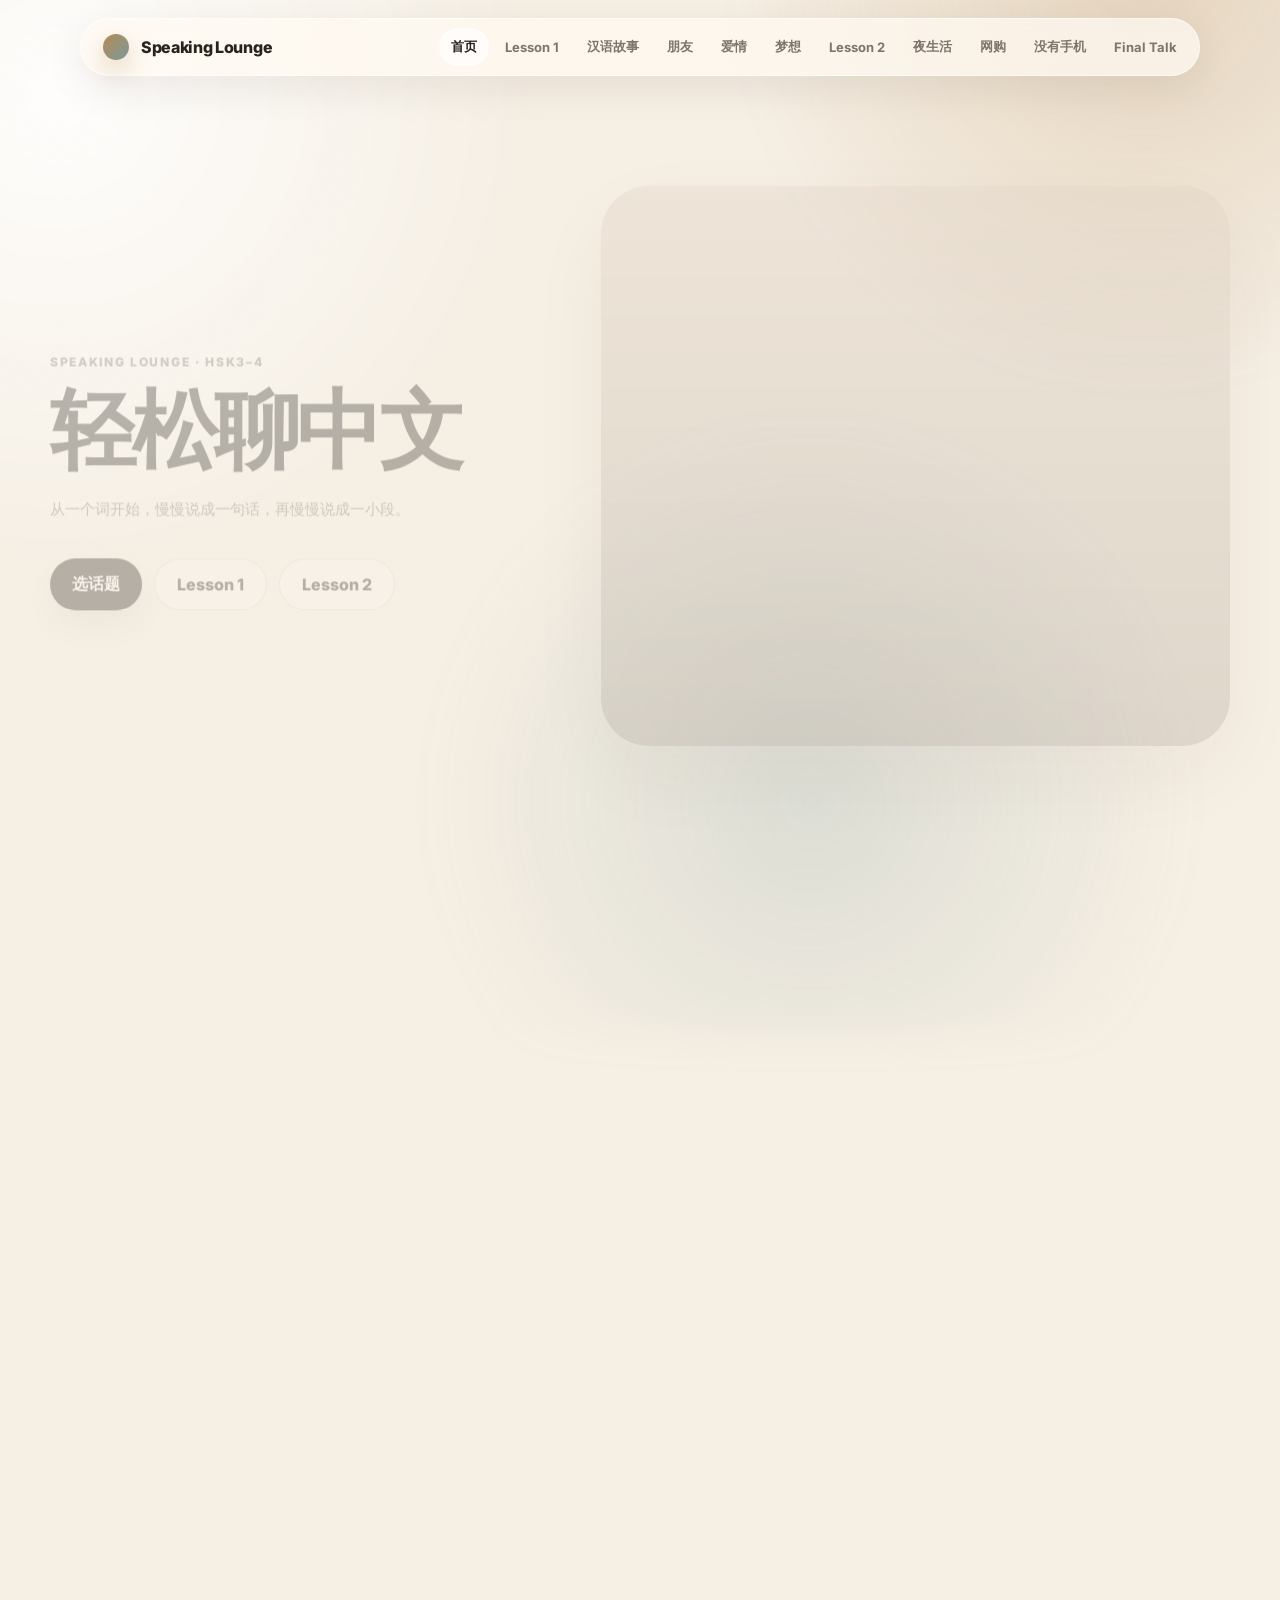
==== index.html @ 4e7b8c1c "Add index page for courseware" ====
<!DOCTYPE html>
<html lang="zh-CN">
<head>
  <meta charset="UTF-8" />
  <meta name="viewport" content="width=device-width, initial-scale=1.0" />
  <title>Chinese Courseware</title>
  <meta http-equiv="refresh" content="0; url=TAMILA%20.html" />
  <style>
    body{margin:0;min-height:100vh;display:grid;place-items:center;background:#f7f1e8;color:#24211f;font-family:-apple-system,BlinkMacSystemFont,'Segoe UI',system-ui,sans-serif;}
    main{max-width:640px;padding:40px;text-align:center;}
    h1{font-size:clamp(32px,6vw,56px);margin:0 0 16px;letter-spacing:-.04em;}
    p{color:#7c7168;line-height:1.8;font-size:16px;}
    a{display:inline-flex;margin-top:20px;padding:14px 22px;border-radius:999px;background:#24211f;color:#fff;text-decoration:none;font-weight:700;}
  </style>
</head>
<body>
  <main>
    <h1>Chinese Courseware</h1>
    <p>正在打开课件。如果没有自动跳转，请点击下面的按钮。</p>
    <a href="TAMILA%20.html">打开 TAMILA 课件</a>
  </main>
</body>
</html>
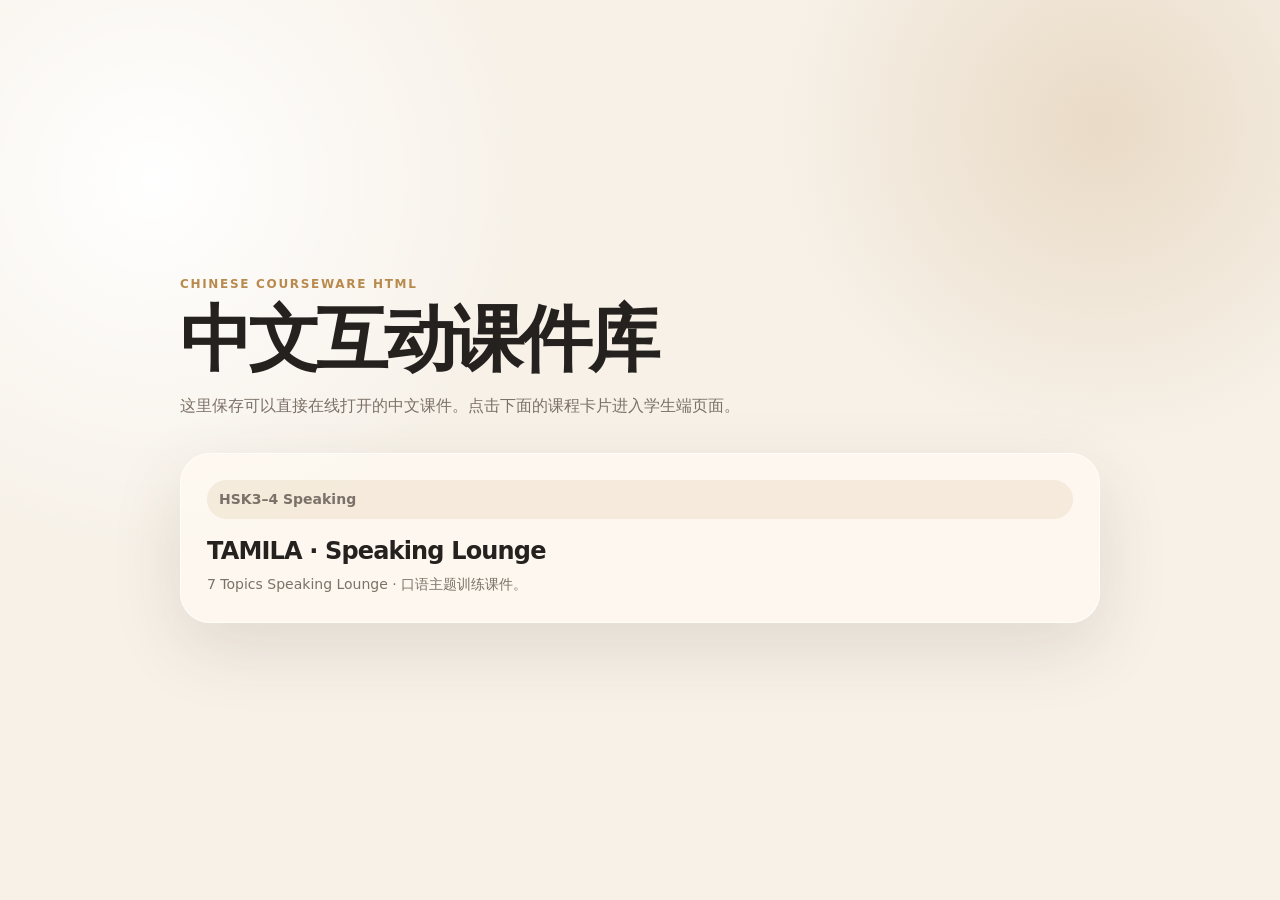
==== commit 371a3590: "Create courseware homepage" ====
--- a/index.html
+++ b/index.html
@@ -4,20 +4,37 @@
   <meta charset="UTF-8" />
   <meta name="viewport" content="width=device-width, initial-scale=1.0" />
   <title>Chinese Courseware</title>
-  <meta http-equiv="refresh" content="0; url=TAMILA%20.html" />
   <style>
-    body{margin:0;min-height:100vh;display:grid;place-items:center;background:#f7f1e8;color:#24211f;font-family:-apple-system,BlinkMacSystemFont,'Segoe UI',system-ui,sans-serif;}
-    main{max-width:640px;padding:40px;text-align:center;}
-    h1{font-size:clamp(32px,6vw,56px);margin:0 0 16px;letter-spacing:-.04em;}
-    p{color:#7c7168;line-height:1.8;font-size:16px;}
-    a{display:inline-flex;margin-top:20px;padding:14px 22px;border-radius:999px;background:#24211f;color:#fff;text-decoration:none;font-weight:700;}
+    :root{--bg:#f7f1e8;--paper:#fffaf2;--ink:#24211f;--muted:#7c7168;--line:rgba(52,40,32,.14);--accent:#b88a4e;}
+    *{box-sizing:border-box}
+    body{margin:0;min-height:100vh;background:radial-gradient(circle at 12% 20%,#fff,transparent 28%),radial-gradient(circle at 86% 14%,rgba(184,138,78,.22),transparent 24%),var(--bg);color:var(--ink);font-family:-apple-system,BlinkMacSystemFont,'Segoe UI',system-ui,sans-serif;display:grid;place-items:center;padding:32px;}
+    main{width:min(920px,100%);}
+    .hero{margin-bottom:28px;}
+    .kicker{font-size:12px;letter-spacing:.14em;text-transform:uppercase;font-weight:800;color:var(--accent);margin-bottom:12px;}
+    h1{font-size:clamp(36px,7vw,72px);margin:0;letter-spacing:-.055em;line-height:1.02;}
+    p{color:var(--muted);line-height:1.8;font-size:16px;max-width:620px;margin:16px 0 0;}
+    .grid{display:grid;grid-template-columns:repeat(auto-fit,minmax(260px,1fr));gap:18px;margin-top:32px;}
+    .card{display:block;padding:26px;border-radius:30px;background:rgba(255,250,242,.72);border:1px solid rgba(255,255,255,.65);box-shadow:0 24px 70px rgba(76,57,38,.13);text-decoration:none;color:inherit;transition:.25s ease;}
+    .card:hover{transform:translateY(-4px);box-shadow:0 30px 90px rgba(76,57,38,.17);}
+    .card b{display:block;font-size:24px;letter-spacing:-.035em;margin-bottom:8px;}
+    .card span{display:block;color:var(--muted);line-height:1.65;font-size:14px;}
+    .tag{display:inline-flex;margin-bottom:18px;padding:8px 12px;border-radius:999px;background:rgba(184,138,78,.12);color:var(--accent);font-weight:800;font-size:12px;}
   </style>
 </head>
 <body>
   <main>
-    <h1>Chinese Courseware</h1>
-    <p>正在打开课件。如果没有自动跳转，请点击下面的按钮。</p>
-    <a href="TAMILA%20.html">打开 TAMILA 课件</a>
+    <section class="hero">
+      <div class="kicker">Chinese Courseware HTML</div>
+      <h1>中文互动课件库</h1>
+      <p>这里保存可以直接在线打开的中文课件。点击下面的课程卡片进入学生端页面。</p>
+    </section>
+    <section class="grid">
+      <a class="card" href="lessons/tamila.html">
+        <span class="tag">HSK3–4 Speaking</span>
+        <b>TAMILA · Speaking Lounge</b>
+        <span>7 Topics Speaking Lounge · 口语主题训练课件。</span>
+      </a>
+    </section>
   </main>
 </body>
 </html>
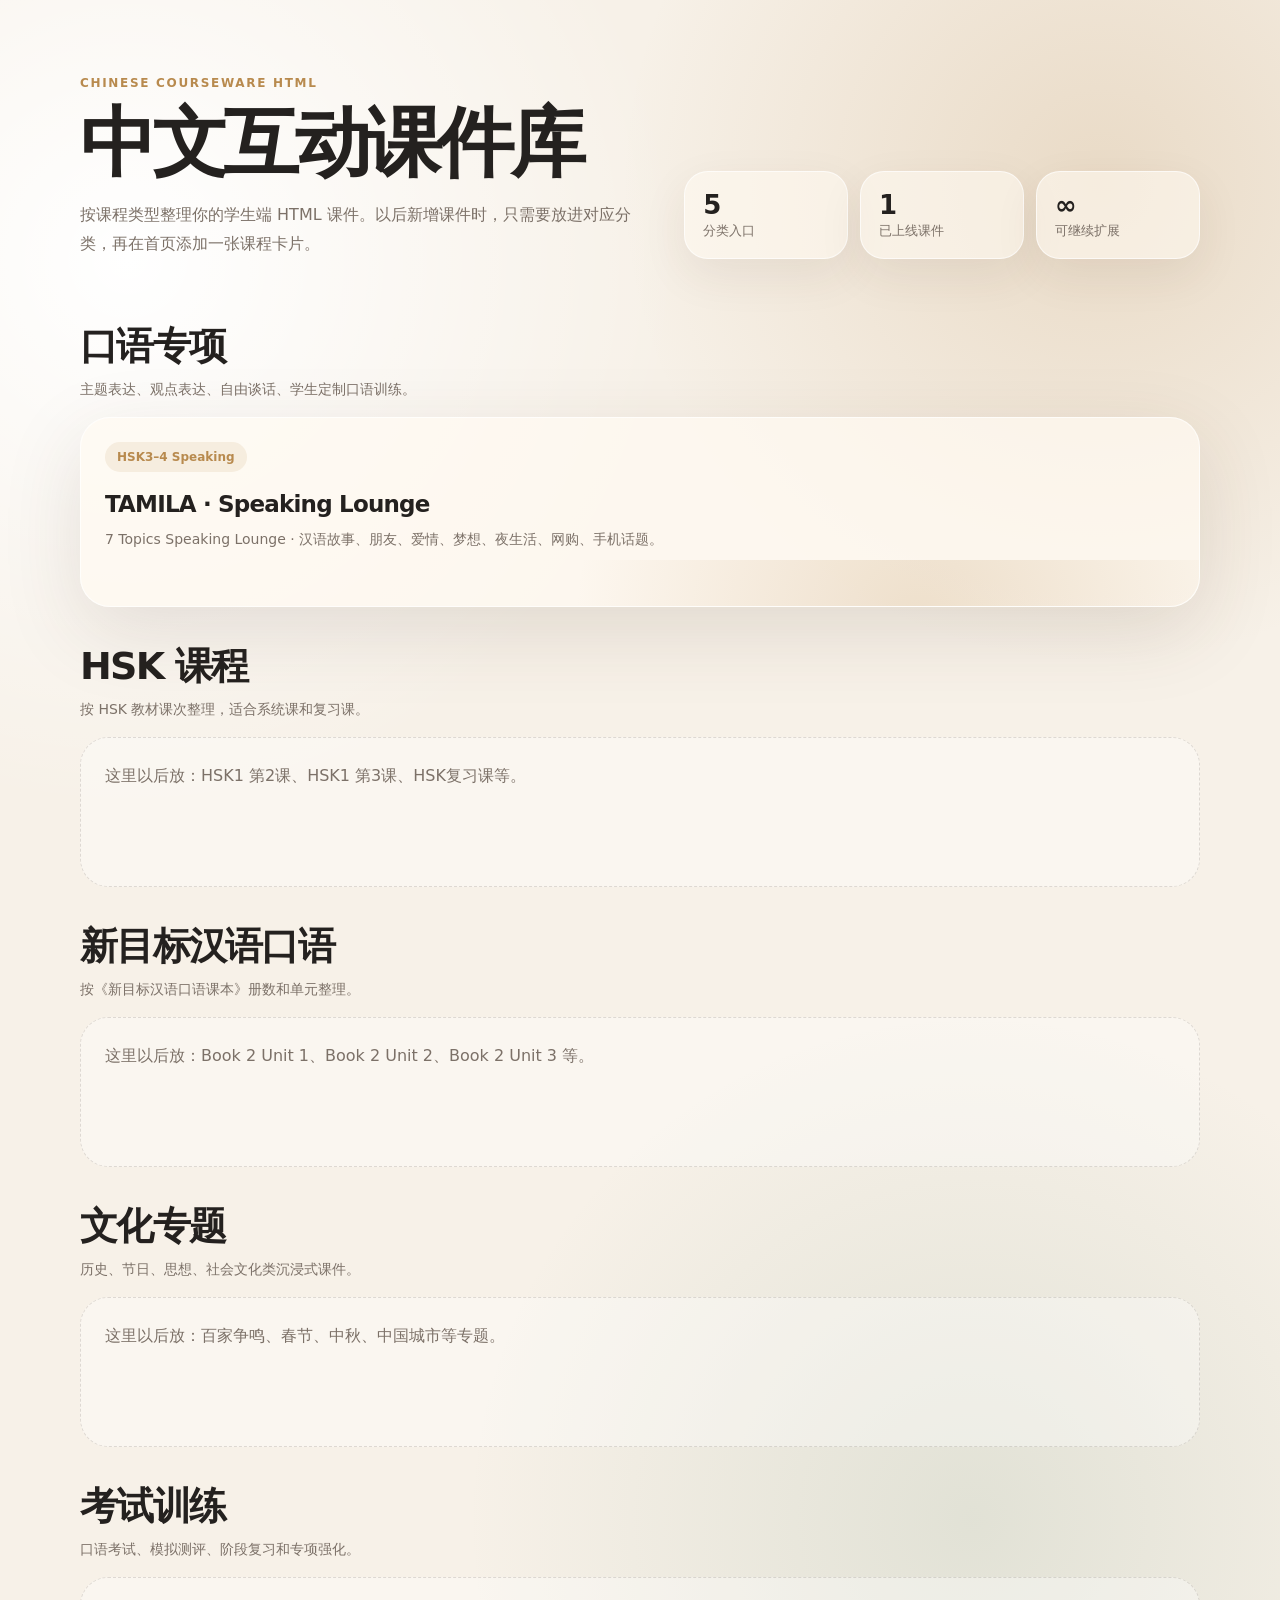
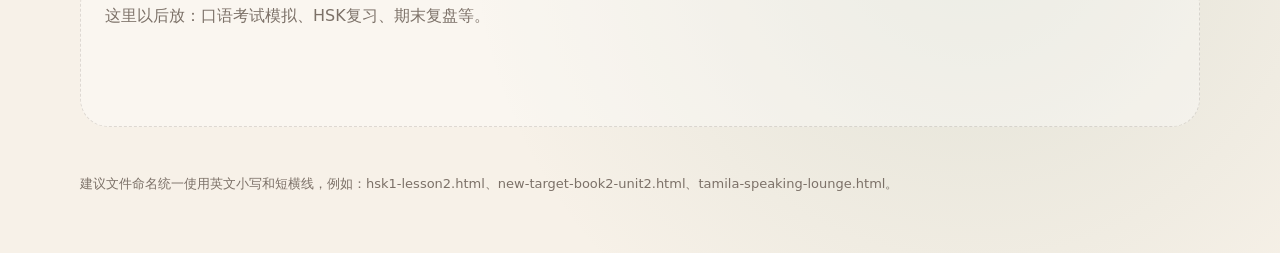
==== commit 51cb139b: "Organize homepage by course categories" ====
--- a/index.html
+++ b/index.html
@@ -3,38 +3,84 @@
 <head>
   <meta charset="UTF-8" />
   <meta name="viewport" content="width=device-width, initial-scale=1.0" />
-  <title>Chinese Courseware</title>
+  <title>Chinese Courseware Library</title>
   <style>
-    :root{--bg:#f7f1e8;--paper:#fffaf2;--ink:#24211f;--muted:#7c7168;--line:rgba(52,40,32,.14);--accent:#b88a4e;}
+    :root{--bg:#f7f1e8;--paper:#fffaf2;--ink:#24211f;--muted:#7c7168;--line:rgba(52,40,32,.14);--accent:#b88a4e;--green:#7f9b82;--rose:#b66b79;--blue:#547b9a;--shadow:0 24px 80px rgba(76,57,38,.13);}
     *{box-sizing:border-box}
-    body{margin:0;min-height:100vh;background:radial-gradient(circle at 12% 20%,#fff,transparent 28%),radial-gradient(circle at 86% 14%,rgba(184,138,78,.22),transparent 24%),var(--bg);color:var(--ink);font-family:-apple-system,BlinkMacSystemFont,'Segoe UI',system-ui,sans-serif;display:grid;place-items:center;padding:32px;}
-    main{width:min(920px,100%);}
-    .hero{margin-bottom:28px;}
-    .kicker{font-size:12px;letter-spacing:.14em;text-transform:uppercase;font-weight:800;color:var(--accent);margin-bottom:12px;}
-    h1{font-size:clamp(36px,7vw,72px);margin:0;letter-spacing:-.055em;line-height:1.02;}
-    p{color:var(--muted);line-height:1.8;font-size:16px;max-width:620px;margin:16px 0 0;}
-    .grid{display:grid;grid-template-columns:repeat(auto-fit,minmax(260px,1fr));gap:18px;margin-top:32px;}
-    .card{display:block;padding:26px;border-radius:30px;background:rgba(255,250,242,.72);border:1px solid rgba(255,255,255,.65);box-shadow:0 24px 70px rgba(76,57,38,.13);text-decoration:none;color:inherit;transition:.25s ease;}
-    .card:hover{transform:translateY(-4px);box-shadow:0 30px 90px rgba(76,57,38,.17);}
-    .card b{display:block;font-size:24px;letter-spacing:-.035em;margin-bottom:8px;}
-    .card span{display:block;color:var(--muted);line-height:1.65;font-size:14px;}
-    .tag{display:inline-flex;margin-bottom:18px;padding:8px 12px;border-radius:999px;background:rgba(184,138,78,.12);color:var(--accent);font-weight:800;font-size:12px;}
+    html{scroll-behavior:smooth}
+    body{margin:0;min-height:100vh;background:radial-gradient(circle at 10% 14%,#fff,transparent 28%),radial-gradient(circle at 86% 10%,rgba(184,138,78,.22),transparent 24%),radial-gradient(circle at 76% 82%,rgba(127,155,130,.18),transparent 28%),var(--bg);color:var(--ink);font-family:-apple-system,BlinkMacSystemFont,'Segoe UI',system-ui,sans-serif;padding:34px;}
+    main{width:min(1120px,100%);margin:0 auto;}
+    .hero{padding:42px 0 28px;display:grid;grid-template-columns:1.05fr .95fr;gap:34px;align-items:end;}
+    .kicker{font-size:12px;letter-spacing:.14em;text-transform:uppercase;font-weight:850;color:var(--accent);margin-bottom:14px;}
+    h1{font-size:clamp(38px,7vw,76px);margin:0;letter-spacing:-.058em;line-height:1.02;}
+    .hero p{color:var(--muted);line-height:1.85;font-size:16px;max-width:640px;margin:18px 0 0;}
+    .stats{display:grid;grid-template-columns:repeat(3,1fr);gap:12px;}
+    .stat{padding:18px;border-radius:24px;background:rgba(255,250,242,.58);border:1px solid rgba(255,255,255,.65);box-shadow:0 16px 46px rgba(76,57,38,.08);}
+    .stat b{display:block;font-size:26px;letter-spacing:-.04em}.stat span{font-size:13px;color:var(--muted)}
+    .category{margin-top:34px;}
+    .category-head{display:flex;align-items:flex-end;justify-content:space-between;gap:18px;margin-bottom:16px;}
+    h2{font-size:clamp(24px,3vw,38px);margin:0;letter-spacing:-.045em;}
+    .category-head p{margin:6px 0 0;color:var(--muted);line-height:1.65;font-size:14px;}
+    .grid{display:grid;grid-template-columns:repeat(auto-fit,minmax(280px,1fr));gap:18px;}
+    .card{display:block;min-height:190px;padding:24px;border-radius:30px;background:rgba(255,250,242,.72);border:1px solid rgba(255,255,255,.68);box-shadow:var(--shadow);text-decoration:none;color:inherit;transition:.25s ease;position:relative;overflow:hidden;}
+    .card::after{content:"";position:absolute;inset:auto -20% -45% 30%;height:130px;background:radial-gradient(circle,rgba(184,138,78,.22),transparent 68%);pointer-events:none;}
+    .card:hover{transform:translateY(-4px);box-shadow:0 32px 92px rgba(76,57,38,.18);}
+    .tag{display:inline-flex;margin-bottom:18px;padding:8px 12px;border-radius:999px;background:rgba(184,138,78,.12);color:var(--accent);font-weight:850;font-size:12px;}
+    .tag.green{background:rgba(127,155,130,.14);color:var(--green)}.tag.rose{background:rgba(182,107,121,.13);color:var(--rose)}.tag.blue{background:rgba(84,123,154,.13);color:var(--blue)}
+    .card b{display:block;font-size:23px;letter-spacing:-.035em;margin-bottom:9px;line-height:1.25;}
+    .card span.desc{display:block;color:var(--muted);line-height:1.68;font-size:14px;max-width:92%;}
+    .empty{min-height:150px;padding:24px;border-radius:28px;background:rgba(255,255,255,.36);border:1px dashed var(--line);color:var(--muted);line-height:1.7;}
+    footer{padding:46px 0 24px;color:var(--muted);font-size:13px;line-height:1.7;}
+    @media(max-width:820px){body{padding:22px}.hero{grid-template-columns:1fr}.stats{grid-template-columns:1fr 1fr}.category-head{display:block}.grid{grid-template-columns:1fr}}
   </style>
 </head>
 <body>
   <main>
     <section class="hero">
-      <div class="kicker">Chinese Courseware HTML</div>
-      <h1>中文互动课件库</h1>
-      <p>这里保存可以直接在线打开的中文课件。点击下面的课程卡片进入学生端页面。</p>
+      <div>
+        <div class="kicker">Chinese Courseware HTML</div>
+        <h1>中文互动课件库</h1>
+        <p>按课程类型整理你的学生端 HTML 课件。以后新增课件时，只需要放进对应分类，再在首页添加一张课程卡片。</p>
+      </div>
+      <div class="stats">
+        <div class="stat"><b>5</b><span>分类入口</span></div>
+        <div class="stat"><b>1</b><span>已上线课件</span></div>
+        <div class="stat"><b>∞</b><span>可继续扩展</span></div>
+      </div>
     </section>
-    <section class="grid">
-      <a class="card" href="lessons/tamila.html">
-        <span class="tag">HSK3–4 Speaking</span>
-        <b>TAMILA · Speaking Lounge</b>
-        <span>7 Topics Speaking Lounge · 口语主题训练课件。</span>
-      </a>
+
+    <section class="category" id="speaking">
+      <div class="category-head"><div><h2>口语专项</h2><p>主题表达、观点表达、自由谈话、学生定制口语训练。</p></div></div>
+      <div class="grid">
+        <a class="card" href="lessons/speaking/tamila-speaking-lounge.html">
+          <span class="tag">HSK3–4 Speaking</span>
+          <b>TAMILA · Speaking Lounge</b>
+          <span class="desc">7 Topics Speaking Lounge · 汉语故事、朋友、爱情、梦想、夜生活、网购、手机话题。</span>
+        </a>
+      </div>
     </section>
+
+    <section class="category" id="hsk">
+      <div class="category-head"><div><h2>HSK 课程</h2><p>按 HSK 教材课次整理，适合系统课和复习课。</p></div></div>
+      <div class="empty">这里以后放：HSK1 第2课、HSK1 第3课、HSK复习课等。</div>
+    </section>
+
+    <section class="category" id="new-target">
+      <div class="category-head"><div><h2>新目标汉语口语</h2><p>按《新目标汉语口语课本》册数和单元整理。</p></div></div>
+      <div class="empty">这里以后放：Book 2 Unit 1、Book 2 Unit 2、Book 2 Unit 3 等。</div>
+    </section>
+
+    <section class="category" id="culture">
+      <div class="category-head"><div><h2>文化专题</h2><p>历史、节日、思想、社会文化类沉浸式课件。</p></div></div>
+      <div class="empty">这里以后放：百家争鸣、春节、中秋、中国城市等专题。</div>
+    </section>
+
+    <section class="category" id="exam">
+      <div class="category-head"><div><h2>考试训练</h2><p>口语考试、模拟测评、阶段复习和专项强化。</p></div></div>
+      <div class="empty">这里以后放：口语考试模拟、HSK复习、期末复盘等。</div>
+    </section>
+
+    <footer>建议文件命名统一使用英文小写和短横线，例如：hsk1-lesson2.html、new-target-book2-unit2.html、tamila-speaking-lounge.html。</footer>
   </main>
 </body>
 </html>
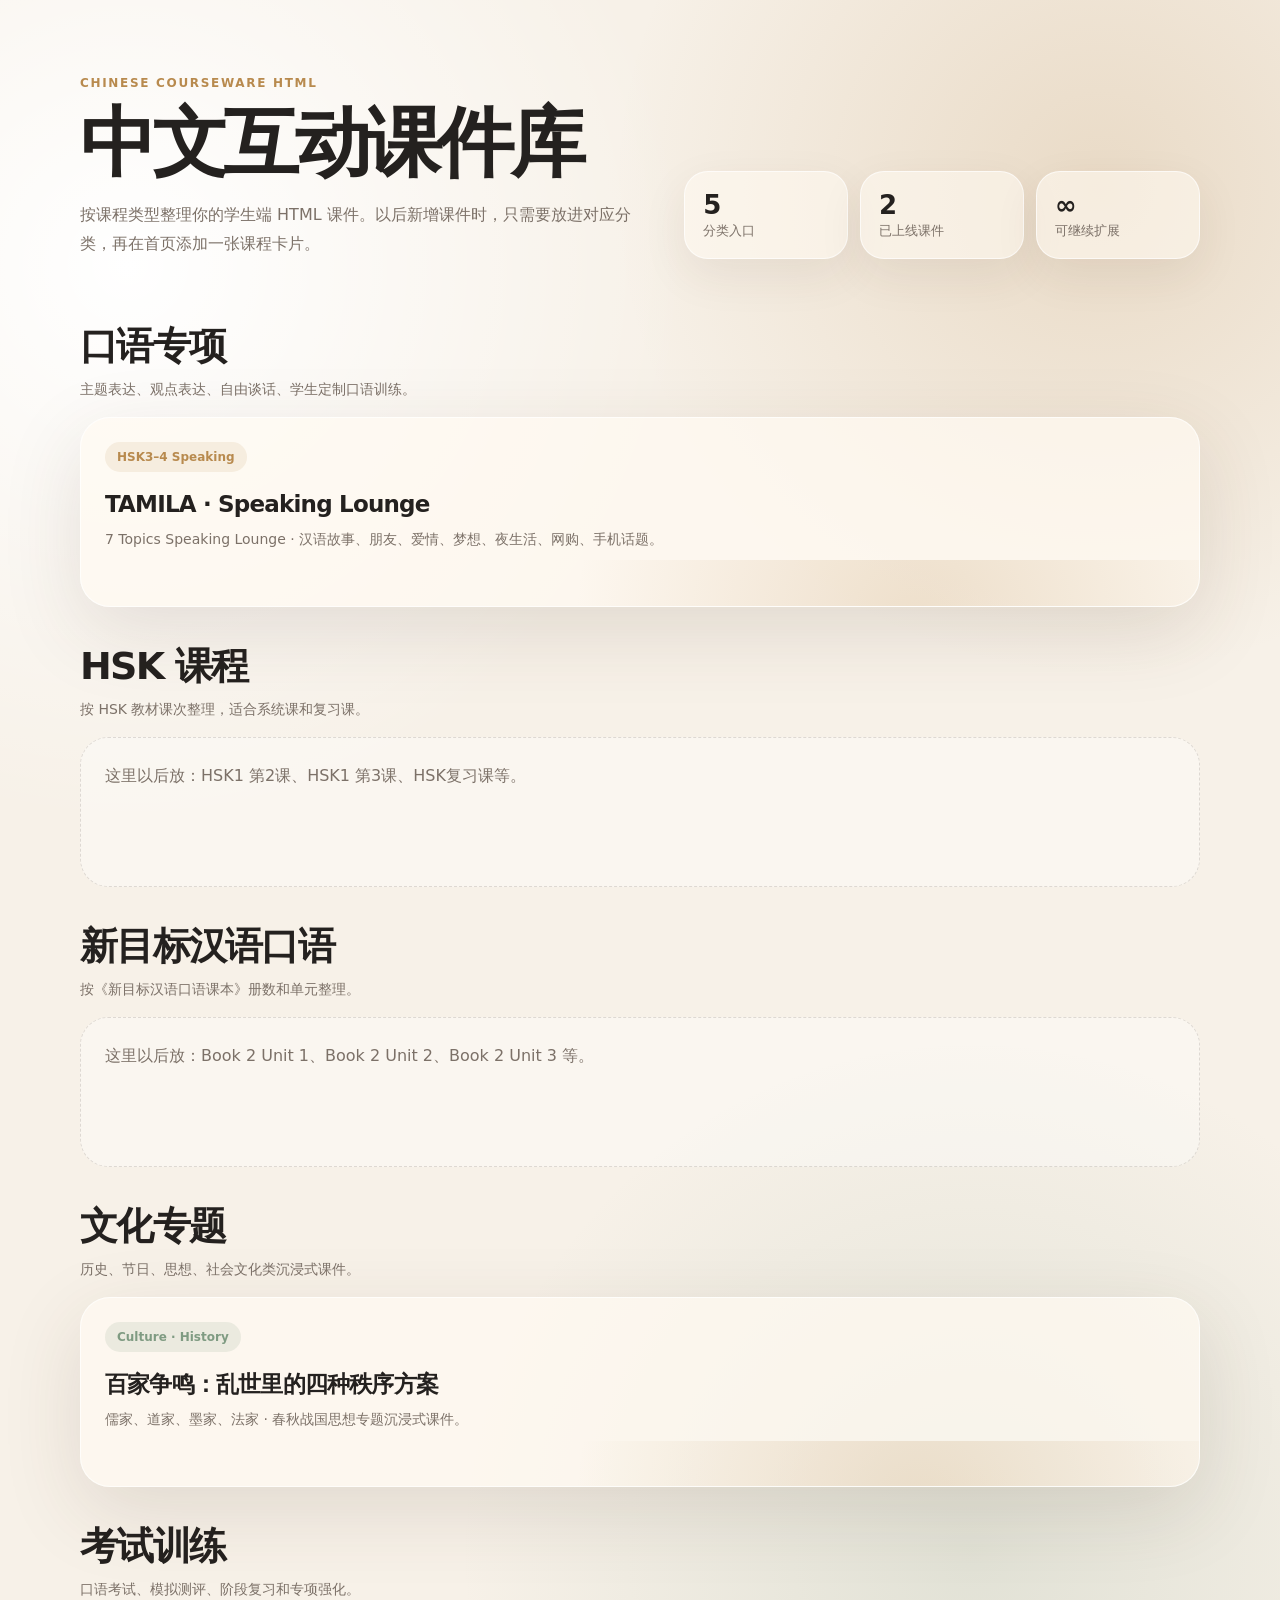
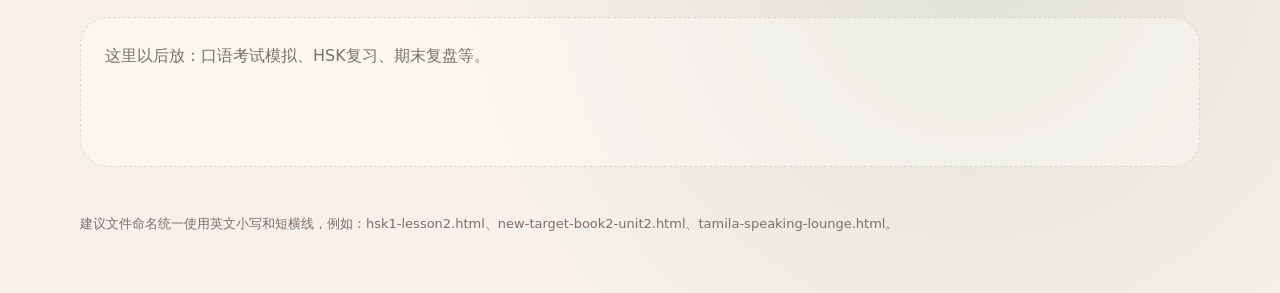
==== commit 078b60bb: "Add Baijia Zhengming culture courseware link" ====
--- a/index.html
+++ b/index.html
@@ -44,7 +44,7 @@
       </div>
       <div class="stats">
         <div class="stat"><b>5</b><span>分类入口</span></div>
-        <div class="stat"><b>1</b><span>已上线课件</span></div>
+        <div class="stat"><b>2</b><span>已上线课件</span></div>
         <div class="stat"><b>∞</b><span>可继续扩展</span></div>
       </div>
     </section>
@@ -72,7 +72,13 @@
 
     <section class="category" id="culture">
       <div class="category-head"><div><h2>文化专题</h2><p>历史、节日、思想、社会文化类沉浸式课件。</p></div></div>
-      <div class="empty">这里以后放：百家争鸣、春节、中秋、中国城市等专题。</div>
+      <div class="grid">
+        <a class="card" href="baijia_zhengming_presentation.html">
+          <span class="tag green">Culture · History</span>
+          <b>百家争鸣：乱世里的四种秩序方案</b>
+          <span class="desc">儒家、道家、墨家、法家 · 春秋战国思想专题沉浸式课件。</span>
+        </a>
+      </div>
     </section>
 
     <section class="category" id="exam">
@@ -83,4 +89,4 @@
     <footer>建议文件命名统一使用英文小写和短横线，例如：hsk1-lesson2.html、new-target-book2-unit2.html、tamila-speaking-lounge.html。</footer>
   </main>
 </body>
-</html>
+</html>
